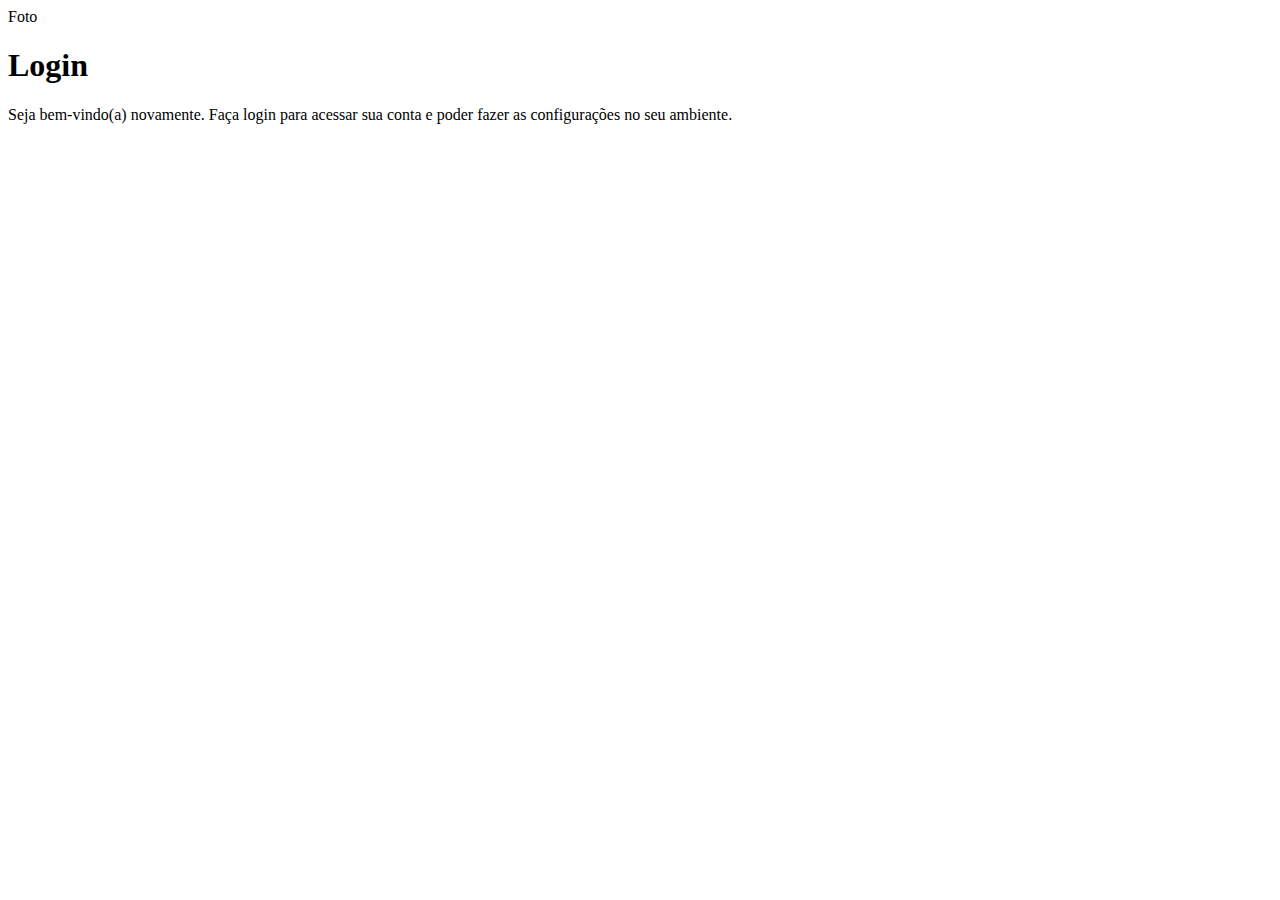
==== index.html @ 8b3b6449 "inicio do projeto final" ====
<!DOCTYPE html>
<html lang="pt-br">
<head>
    <meta charset="UTF-8">
    <meta name="viewport" content="width=device-width, initial-scale=1.0">
    <title>Login</title>
    <link rel="stylesheet" href="estilos/style.css">
</head>
<body>
    <main>
        <section id="login">
            <div id="imagem">
                Foto
            </div>

            <div id="formulario">
                <h1>Login</h1>
                <p>Seja bem-vindo(a) novamente. Faça login para acessar sua conta e poder fazer as configurações no seu ambiente.</p>
                <form action="login.php" method="post">
                    
                </form>
            </div>
        </section>
    </main>
</body>
</html>
---- estilos/style.css ----
@charset "UTF-8";

/* 
    Paleta de cores
    Verde: #49a09d
    Lilás: #5f2c82
 */
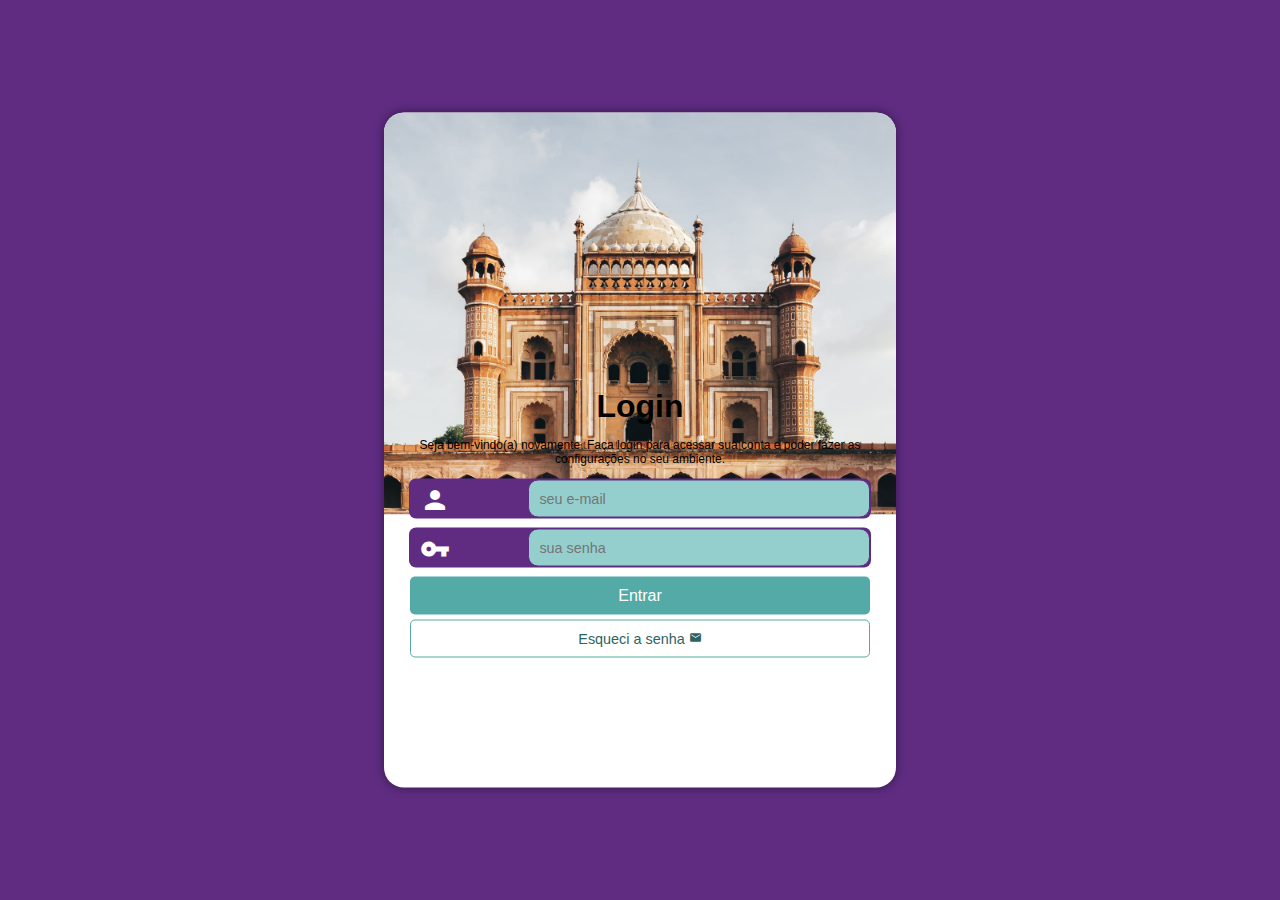
==== commit 1293b7e7: "evoluindo no projeto!" ====
--- a/index.html
+++ b/index.html
@@ -4,23 +4,34 @@
     <meta charset="UTF-8">
     <meta name="viewport" content="width=device-width, initial-scale=1.0">
     <title>Login</title>
-    <link rel="stylesheet" href="estilos/style.css">
+    <link href="https://fonts.googleapis.com/icon?family=Material+Icons" rel="stylesheet">
+    <link rel="stylesheet" href="estilos/mobile.css">
+    
 </head>
+
 <body>
     <main>
         <section id="login">
             <div id="imagem">
-                Foto
+                <img src="imagens/imagem-tajmahal.jpg" alt="">
             </div>
 
             <div id="formulario">
                 <h1>Login</h1>
                 <p>Seja bem-vindo(a) novamente. Faça login para acessar sua conta e poder fazer as configurações no seu ambiente.</p>
                 <form action="login.php" method="post">
-                    
+                    <div class="caixa"> <i class="material-icons" id="pessoa">person</i> <input type="text" id="form" required placeholder="seu e-mail" onclick="sumirOutline"></div>
+                    <div class="caixa"> <i class="material-icons" id="chave">vpn_key</i><input type="text" id="" placeholder="sua senha" required></div> <br>
+                    <button id="entrar">Entrar</button>
+                    <button id="senha">Esqueci a senha <i class="material-icons" id="black">mail</i></button>
                 </form>
             </div>
         </section>
     </main>
+    <script>
+        function sumirOutline(){
+            form.style.outline = 'none'
+        }
+    </script>
 </body>
 </html>--- a/estilos/mobile.css
+++ b/estilos/mobile.css
@@ -0,0 +1,150 @@
+@charset "UTF-8";
+@import url('https://fonts.googleapis.com/css2?family=Work+Sans:wght@400;700&display=swap');
+
+/* 
+    Paleta de cores
+    Verde: #49a09d
+    Lilás: #5f2c82
+ */
+
+
+ *{
+    margin: 0px;
+    padding: 0px;
+ }
+
+
+html, body{
+    height: 100vh;
+    width: 100vw;
+}
+
+ body{
+    background-color: #5F2C82;
+ }
+
+
+ main{
+    position: relative;
+    background-color: white;
+    width: 40vw;
+    height: 75vh;
+    top: 50%;
+    left: 50%;
+    transform: translate(-50%, -50%);
+    border-radius: 20px;
+    box-shadow: 0px 0px 10px 1px rgba(0, 0, 0, 0.363)
+ }
+
+
+
+
+ #imagem{
+    height: 30vh;
+ }
+
+
+ #formulario{
+    text-align: center;
+    font-family: Arial, Helvetica, sans-serif;
+ }
+
+ p{
+    display: block;
+    margin: auto;
+    padding: 8px;
+    font-size: 12px;
+    text-align: center;
+ }
+
+ img{
+    border-radius: 20px 20px 0px 0px;
+    width: 40vw;
+
+ }
+
+ h1{
+    padding: 5px;
+    font-weight: 700;
+ }
+
+
+ .caixa{
+    display: inline-block;
+    background-color: #5F2C82;
+    border-radius: 7px;
+    width: 36vw;
+    padding: 1px;
+    margin-top: 5px;
+ }
+
+ input{
+    background-color: #94CFCD;
+    padding: 10px;
+    border-radius: 10px;
+    float: right;
+    font-size: 0.9em;
+    border: 1px solid #5F2C82;
+    width: 25vw;
+ }
+
+
+ button{
+    cursor: pointer;
+ }
+
+ #entrar{
+    display: block;
+    margin: auto;
+    width: 36vw;
+    background-color: #53AAA7;
+    color: white;
+    font-family: Arial, Helvetica, sans-serif;
+    padding: 10px;
+    border: none;
+    margin-top: 5px;
+    border-radius: 5px;
+    font-size: 1em;
+ }
+
+#entrar:hover{
+    background-color: #2D6462;
+}
+
+
+ #senha{
+    display: block;
+    margin: auto;
+    width: 36vw;
+    background-color: white;
+    color: #2D6462;
+    font-family: Arial, Helvetica, sans-serif;
+    padding: 10px;
+    border: 1px solid #53AAA7;
+    margin-top: 5px;
+    border-radius: 5px;
+    font-size: 0.9em;
+ }
+
+ #senha:hover{
+    background-color: #6CD3CF;
+ }
+
+ i#pessoa, i#chave{
+    position: absolute;
+    float: left;
+    display: block;
+    color: white;
+    font-size: 1.9em;
+    width: 40px;
+    padding: 5px;
+ }
+
+ i#chave{
+    color: white;
+ }
+
+ #black{
+    color: #2D6462;
+    font-size: 0.9em;
+ }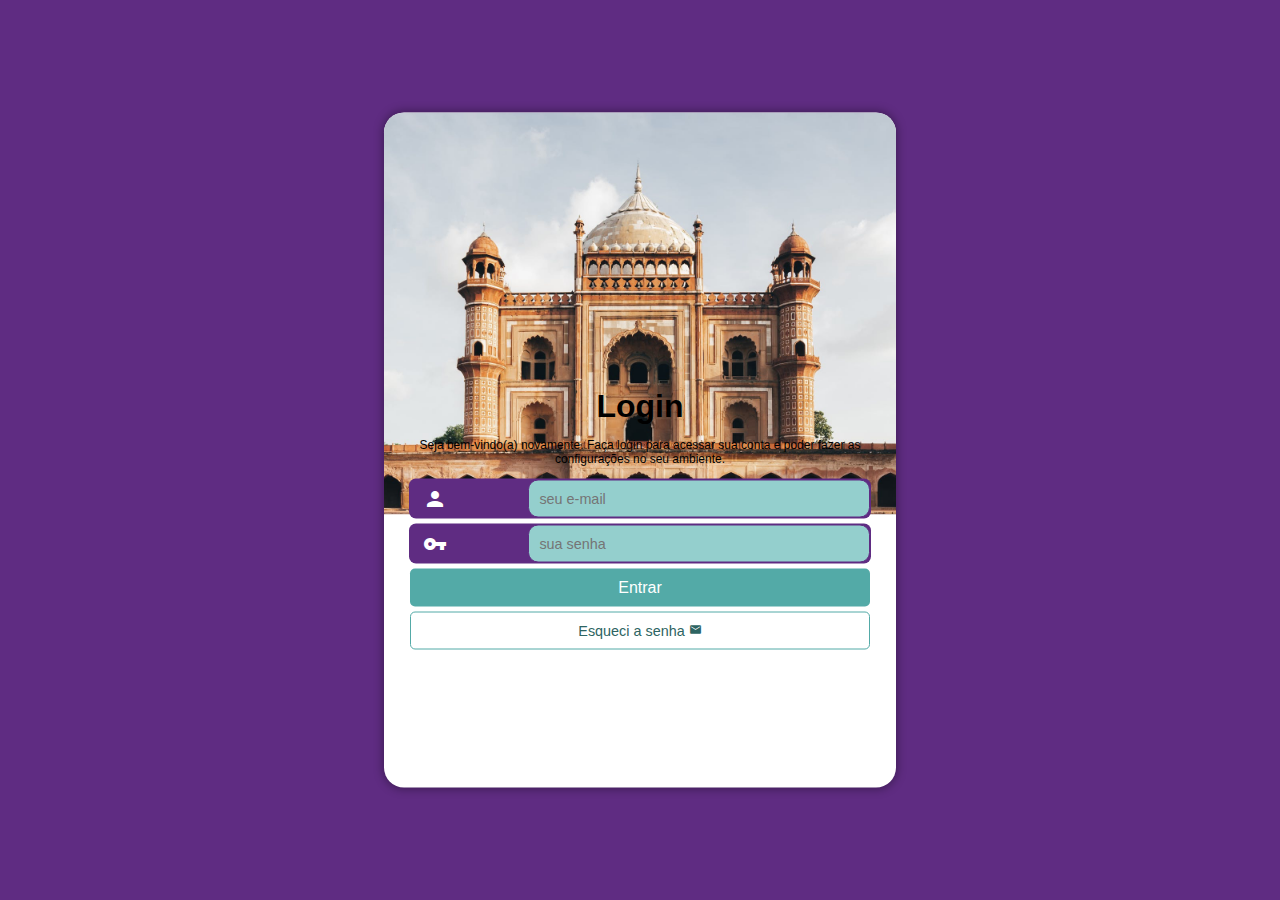
==== commit 8a206d73: "terminando o projeto para versão mobile" ====
--- a/index.html
+++ b/index.html
@@ -20,18 +20,13 @@
                 <h1>Login</h1>
                 <p>Seja bem-vindo(a) novamente. Faça login para acessar sua conta e poder fazer as configurações no seu ambiente.</p>
                 <form action="login.php" method="post">
-                    <div class="caixa"> <i class="material-icons" id="pessoa">person</i> <input type="text" id="form" required placeholder="seu e-mail" onclick="sumirOutline"></div>
-                    <div class="caixa"> <i class="material-icons" id="chave">vpn_key</i><input type="text" id="" placeholder="sua senha" required></div> <br>
+                    <div class="caixa"> <i class="material-icons" id="pessoa">person</i> <input type="text" id="form" required placeholder="seu e-mail"></div>
+                    <div class="caixa"> <i class="material-icons" id="chave">vpn_key</i><input type="text" id="" placeholder="sua senha" required></div>
                     <button id="entrar">Entrar</button>
                     <button id="senha">Esqueci a senha <i class="material-icons" id="black">mail</i></button>
                 </form>
             </div>
         </section>
     </main>
-    <script>
-        function sumirOutline(){
-            form.style.outline = 'none'
-        }
-    </script>
 </body>
 </html>--- a/estilos/mobile.css
+++ b/estilos/mobile.css
@@ -23,6 +23,12 @@
     background-color: #5F2C82;
  }
 
+ form{
+   display: flex;
+   flex-direction: column;
+   align-items: center;
+   justify-content: flex-start;
+ }
 
  main{
     position: relative;
@@ -69,8 +75,11 @@
  }
 
 
+
  .caixa{
-    display: inline-block;
+    display: flex;
+    justify-content: space-between;
+    align-items: center;
     background-color: #5F2C82;
     border-radius: 7px;
     width: 36vw;
@@ -86,6 +95,7 @@
     font-size: 0.9em;
     border: 1px solid #5F2C82;
     width: 25vw;
+    outline: none;
  }
 
 
@@ -131,11 +141,11 @@
  }
 
  i#pessoa, i#chave{
-    position: absolute;
-    float: left;
+    position: relative;
     display: block;
+    float: left;  
     color: white;
-    font-size: 1.9em;
+    font-size: 1.5em;
     width: 40px;
     padding: 5px;
  }
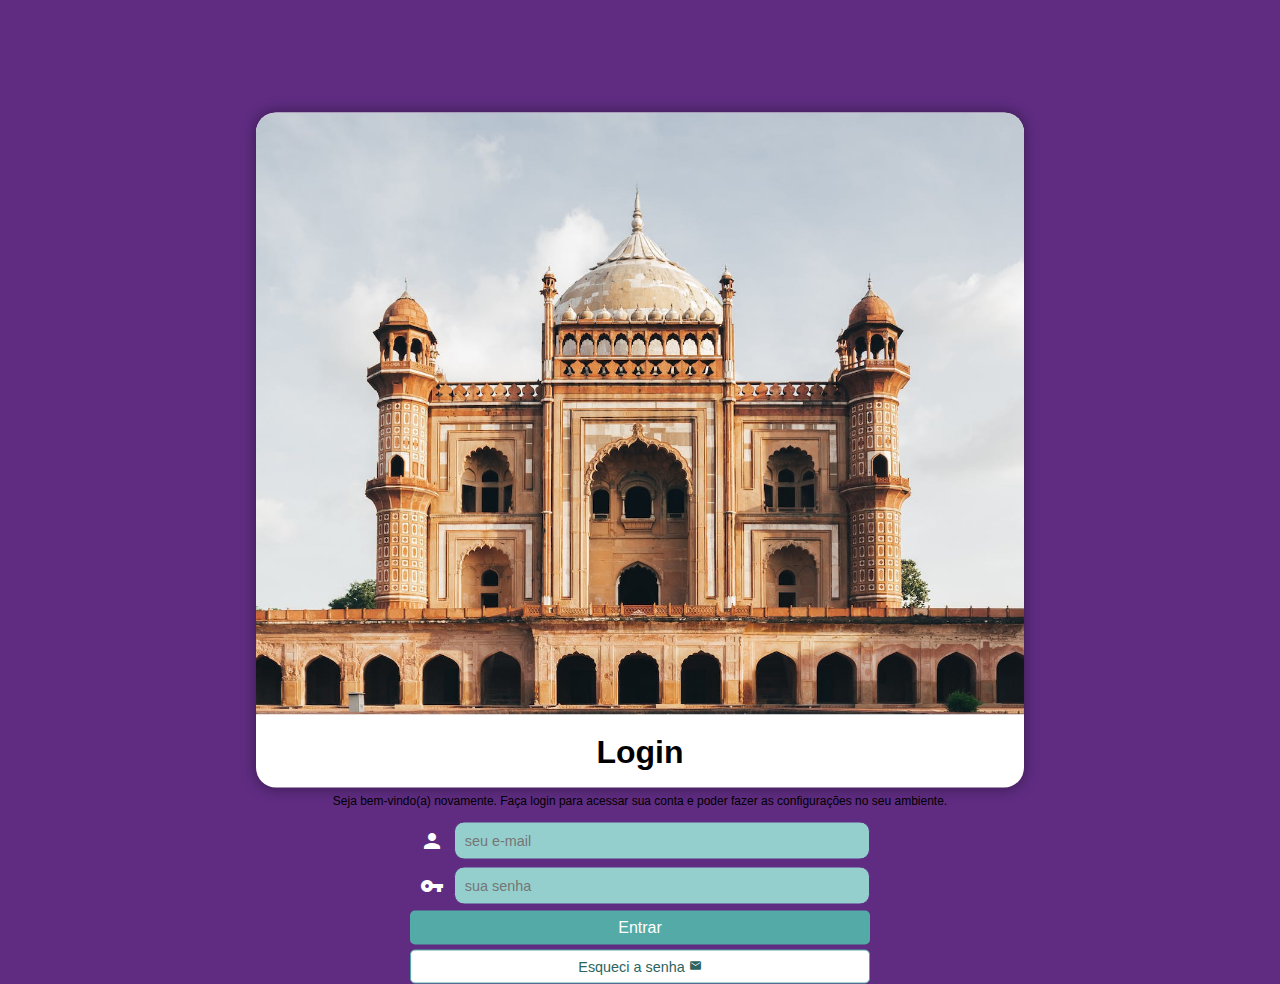
==== commit 729f3d9e: "testando mais uma vez" ====
--- a/index.html
+++ b/index.html
@@ -20,8 +20,8 @@
                 <h1>Login</h1>
                 <p>Seja bem-vindo(a) novamente. Faça login para acessar sua conta e poder fazer as configurações no seu ambiente.</p>
                 <form action="login.php" method="post">
-                    <div class="caixa"> <i class="material-icons" id="pessoa">person</i> <input type="text" id="form" required placeholder="seu e-mail"></div>
-                    <div class="caixa"> <i class="material-icons" id="chave">vpn_key</i><input type="text" id="" placeholder="sua senha" required></div>
+                    <div class="caixa"> <i class="material-icons" id="pessoa">person</i> <input type="text" id="form" required placeholder="seu e-mail" size="10"></div>
+                    <div class="caixa"> <i class="material-icons" id="chave">vpn_key</i><input type="text" id="" placeholder="sua senha" required size="9"></div>
                     <button id="entrar">Entrar</button>
                     <button id="senha">Esqueci a senha <i class="material-icons" id="black">mail</i></button>
                 </form>
--- a/estilos/mobile.css
+++ b/estilos/mobile.css
@@ -33,22 +33,32 @@
  main{
     position: relative;
     background-color: white;
-    width: 40vw;
+    /* width: 40vw;
+    height: 75vh; */
+    width: 60vw;
     height: 75vh;
     top: 50%;
     left: 50%;
     transform: translate(-50%, -50%);
     border-radius: 20px;
-    box-shadow: 0px 0px 10px 1px rgba(0, 0, 0, 0.363)
+    box-shadow: 0px 0px 14px 1px rgba(0, 0, 0, 0.363)
  }
 
 
 
 
  #imagem{
-    height: 30vh;
+    /* height: 30vh; */
+    height: 100%;
+    width: 100%;
  }
 
+ img{
+    border-radius: 20px 20px 0px 0px;
+    /* width: 40vw; */
+    width: 100%;
+    height: 100%;
+ }
 
  #formulario{
     text-align: center;
@@ -63,14 +73,9 @@
     text-align: center;
  }
 
- img{
-    border-radius: 20px 20px 0px 0px;
-    width: 40vw;
-
- }
 
  h1{
-    padding: 5px;
+    padding: 15px;
     font-weight: 700;
  }
 
@@ -94,7 +99,8 @@
     float: right;
     font-size: 0.9em;
     border: 1px solid #5F2C82;
-    width: 25vw;
+    /* width: 25vw; */
+    width: 100%;
     outline: none;
  }
 
@@ -110,7 +116,7 @@
     background-color: #53AAA7;
     color: white;
     font-family: Arial, Helvetica, sans-serif;
-    padding: 10px;
+    padding: 8px;
     border: none;
     margin-top: 5px;
     border-radius: 5px;
@@ -129,7 +135,7 @@
     background-color: white;
     color: #2D6462;
     font-family: Arial, Helvetica, sans-serif;
-    padding: 10px;
+    padding: 8px;
     border: 1px solid #53AAA7;
     margin-top: 5px;
     border-radius: 5px;
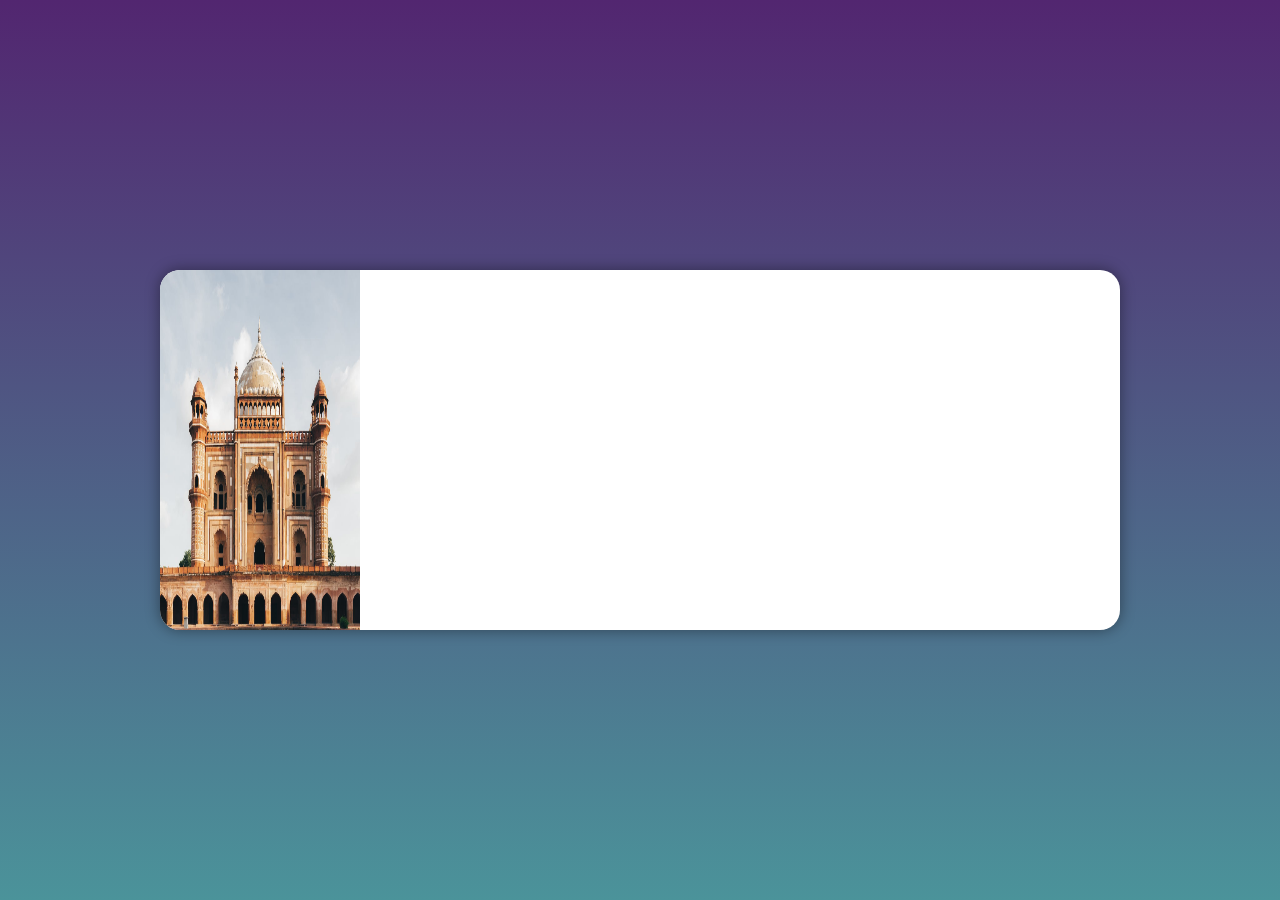
==== commit 8934beef: "eu tentei" ====
--- a/index.html
+++ b/index.html
@@ -6,6 +6,7 @@
     <title>Login</title>
     <link href="https://fonts.googleapis.com/icon?family=Material+Icons" rel="stylesheet">
     <link rel="stylesheet" href="estilos/mobile.css">
+    <link rel="stylesheet" href="estilos/tablet.css">
     
 </head>
 
--- a/estilos/mobile.css
+++ b/estilos/mobile.css
@@ -1,11 +1,11 @@
 @charset "UTF-8";
 @import url('https://fonts.googleapis.com/css2?family=Work+Sans:wght@400;700&display=swap');
 
-/* 
-    Paleta de cores
-    Verde: #49a09d
-    Lilás: #5f2c82
- */
+
+/* CELULAR */
+
+@media screen and (min-width: 480px) and (max-width:768px) {
+   
 
 
  *{
@@ -69,7 +69,8 @@
     display: block;
     margin: auto;
     padding: 8px;
-    font-size: 12px;
+    /* font-size: 12px; */
+    font-size: 1em;
     text-align: center;
  }
 
@@ -163,4 +164,6 @@
  #black{
     color: #2D6462;
     font-size: 0.9em;
- }+ }
+
+}--- a/estilos/tablet.css
+++ b/estilos/tablet.css
@@ -0,0 +1,58 @@
+@charset "UTF-8";
+@import url('https://fonts.googleapis.com/css2?family=Work+Sans:wght@400;700&display=swap');
+
+
+*{
+    margin: 0px;
+    padding: 0px;
+
+}
+
+
+html, body{
+    height: 100vh;
+    width: 100vw;
+}
+
+
+body{
+    background-image: linear-gradient(to bottom, #522670, #4B939A);
+}
+
+
+
+
+main{
+    position: relative;
+    background-color: white;
+    /* width: 40vw;
+    height: 75vh; */
+    width: 75vw;
+    height: 40vh;
+    top: 50%;
+    left: 50%;
+    transform: translate(-50%, -50%);
+    border-radius: 20px;
+    box-shadow: 0px 0px 14px 1px rgba(0, 0, 0, 0.363)
+}
+
+img{
+    border-radius: 20px 0px 0px 20px;
+    /* width: 40vw; */
+    width: 100%;
+    height: 100%;
+}
+
+
+#imagem{
+    width: 200px;
+    height: 40vh;
+}
+
+
+#formulario{
+    display: none;
+    font-family: Arial, Helvetica, sans-serif;
+    text-align: center;
+    float: right;
+}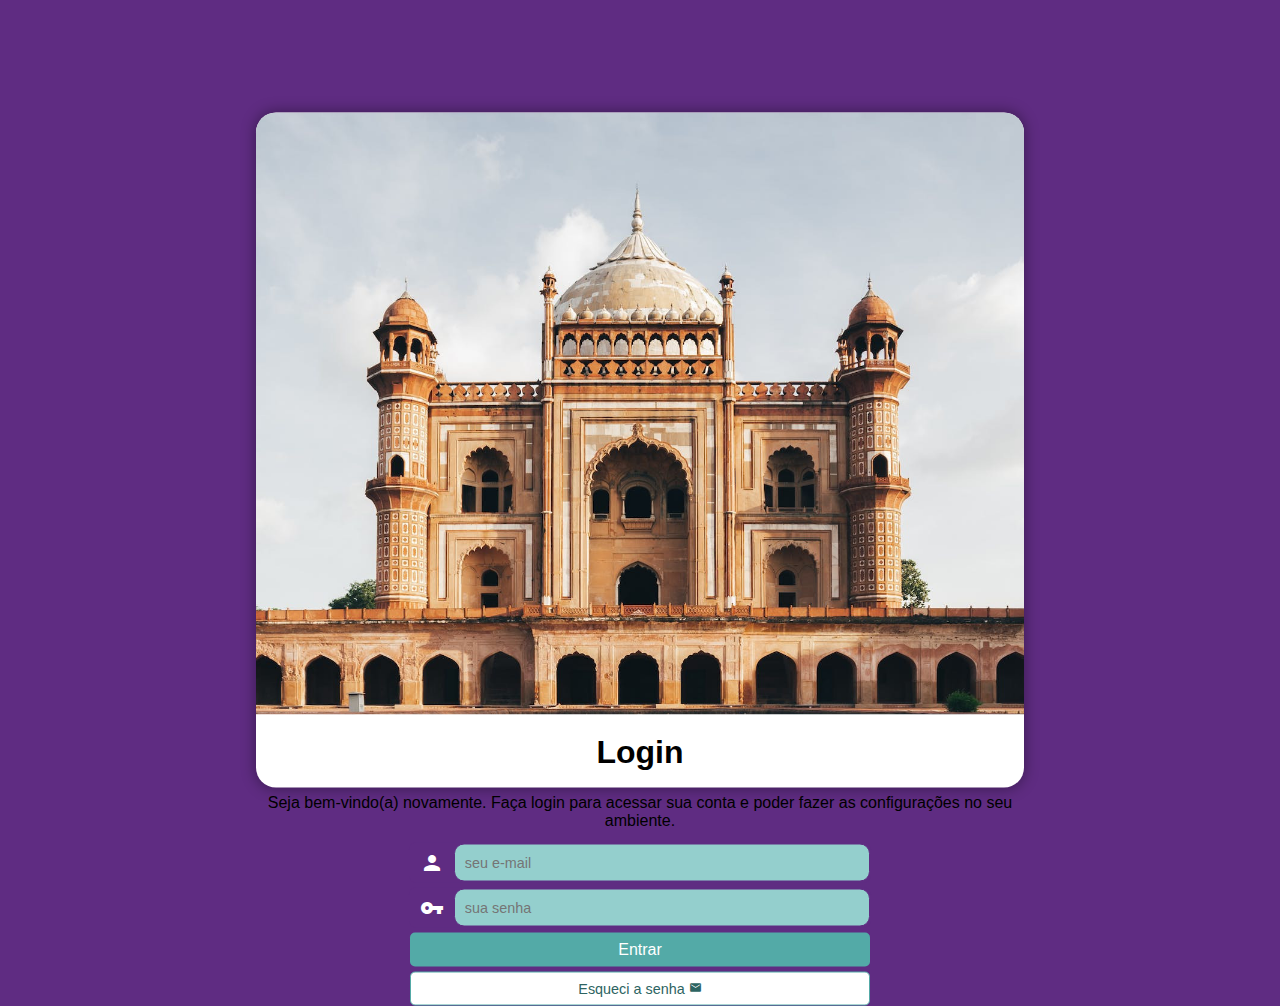
==== commit a67ff00a: "vou ver como faz" ====
--- a/index.html
+++ b/index.html
@@ -6,7 +6,6 @@
     <title>Login</title>
     <link href="https://fonts.googleapis.com/icon?family=Material+Icons" rel="stylesheet">
     <link rel="stylesheet" href="estilos/mobile.css">
-    <link rel="stylesheet" href="estilos/tablet.css">
     
 </head>
 
--- a/estilos/mobile.css
+++ b/estilos/mobile.css
@@ -4,8 +4,7 @@
 
 /* CELULAR */
 
-@media screen and (min-width: 480px) and (max-width:768px) {
-   
+
 
 
  *{
@@ -166,4 +165,3 @@
     font-size: 0.9em;
  }
 
-}